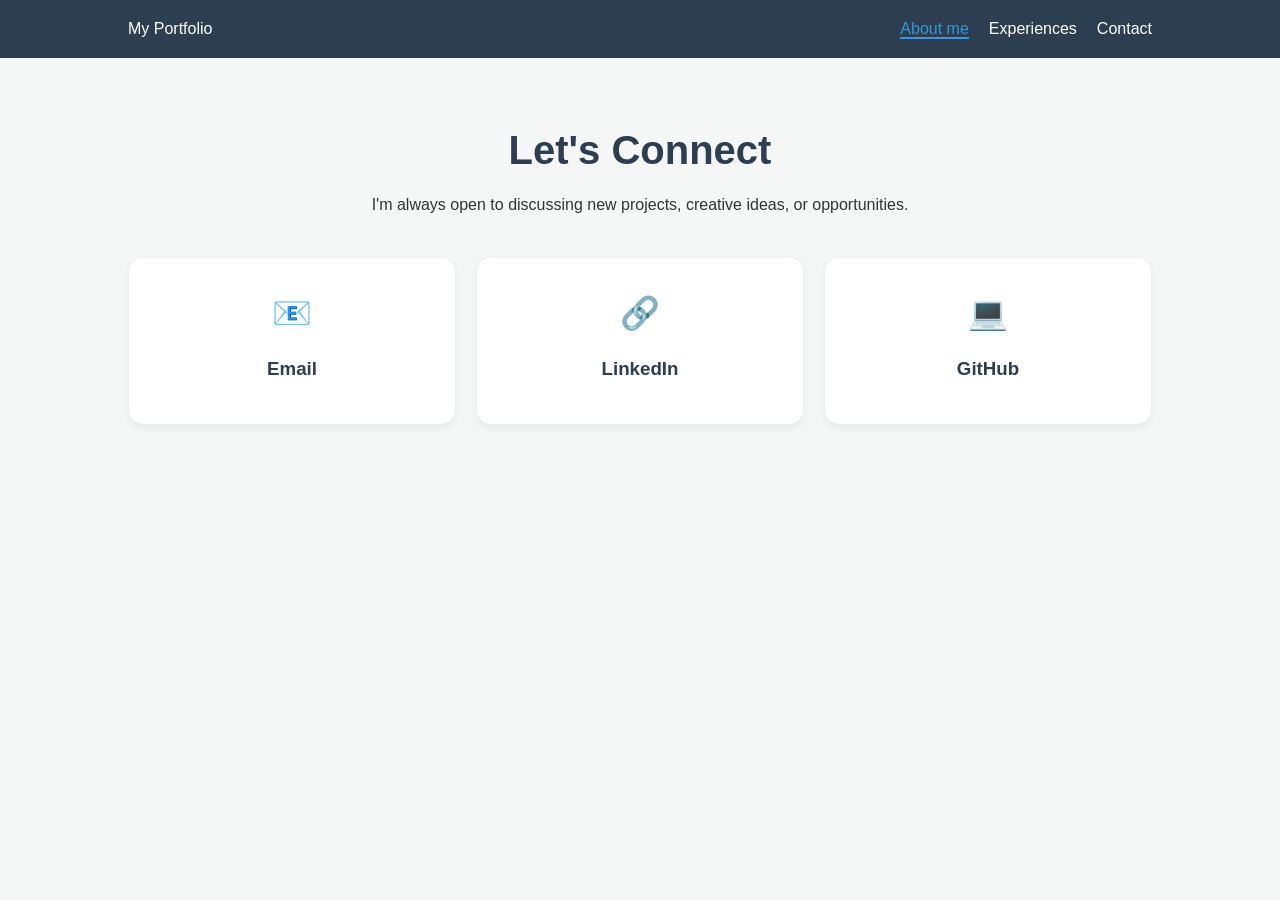
==== contact.html @ 1e2658e4 "Add files via upload" ====
<!DOCTYPE html>
<html lang="tr">
<head>
    <meta charset="UTF-8">
    <meta name="viewport" content="width=device-width, initial-scale=1.0">
    <title>Contact</title>
    <link rel="stylesheet" href="style.css">
</head>
<body>
    <nav>
        <div class="logo">My Portfolio</div>
        <ul>
           <li><a href="aboutme.html" class="active">About me</a></li>
            <li><a href="experiences.html">Experiences</a></li>
            <li><a href="contact.html">Contact</a></li>
        </ul>
    </nav>

    <section class="container contact-section">
    <h2>Let's Connect</h2>
    <p>I'm always open to discussing new projects, creative ideas, or opportunities.</p>
    
    <div class="contact-grid">
        <a href="mailto:kwmida@gmail.com" class="contact-card">
            <div class="icon">📧</div>
            <h3>Email</h3>
            
        </a>

        <a href="https://linkedin.com/in/kaan-akarsular" target="_blank" class="contact-card">
            <div class="icon">🔗</div>
            <h3>LinkedIn</h3>
            
        </a>

        <a href="https://github.com/Kaan-Akarsular" target="_blank" class="contact-card">
            <div class="icon">💻</div>
            <h3>GitHub</h3>
            
        </a>
    </div>
</section>









</body>
</html>
---- style.css ----
/* Temel Ayarlar */
* {
    margin: 0;
    padding: 0;
    box-sizing: border-box;
    font-family: 'Segoe UI', Tahoma, Geneva, Verdana, sans-serif;
}

body {
    background-color: #f4f7f6;
    color: #333;
    line-height: 1.6;
}

/* Navigasyon Menüsü */
nav {
    display: flex;
    justify-content: space-between;
    align-items: center;
    background-color: #2c3e50;
    color: white;
    padding: 1rem 10%;
}

nav ul {
    display: flex;
    list-style: none;
}

nav ul li {
    margin-left: 20px;
}

nav ul li a {
    color: white;
    text-decoration: none;
    font-weight: 500;
}

nav ul li a.active {
    color: #3498db;
    border-bottom: 2px solid #3498db;
}

/* İçerik Konteynırı */
.container {
    padding: 3rem 10%;
}

/* Hero Bölümü (Giriş) */
.hero {
    height: 80vh;
    display: flex;
    flex-direction: column;
    justify-content: center;
    align-items: center;
    text-align: center;
    padding: 0 10%;
}

.hero h1 {
    font-size: 3rem;
    margin-bottom: 1rem;
    color: #2c3e50;
}

.hero p {
    font-size: 1.2rem;
    max-width: 600px;
    margin-bottom: 2rem;
}

/* Buton Stili */
.btn {
    display: inline-block;
    background-color: #3498db;
    color: white;
    padding: 0.8rem 2rem;
    text-decoration: none;
    border-radius: 5px;
    transition: 0.3s;
}

.btn:hover {
    background-color: #2980b9;
}

/* Proje Kartları */
.project-grid {
    display: grid;
    grid-template-columns: repeat(auto-fit, minmax(250px, 1fr));
    gap: 20px;
    margin-top: 2rem;
}

.project-card {
    background: white;
    padding: 20px;
    border-radius: 8px;
    box-shadow: 0 4px 6px rgba(0,0,0,0.1);
}

.project-card h3 {
    margin-bottom: 10px;
    color: #3498db;
}

.project-card a {
    display: inline-block;
    margin-top: 15px;
    color: #2c3e50;
    font-weight: bold;
    text-decoration: none;
}

/* İletişim Bilgileri */
.contact-info {
    margin-top: 20px;
    background: white;
    padding: 20px;
    border-radius: 8px;
    display: inline-block;
}


.contact-section {
    text-align: center;
    padding: 60px 10%;
}

.contact-section h2 {
    font-size: 2.5rem;
    color: #2c3e50;
    margin-bottom: 10px;
}

.contact-grid {
    display: grid;
    grid-template-columns: repeat(auto-fit, minmax(250px, 1fr));
    gap: 20px;
    margin-top: 40px;
}

.contact-card {
    background: #ffffff;
    padding: 30px;
    border-radius: 15px;
    text-decoration: none;
    color: #333;
    transition: all 0.3s ease;
    border: 1px solid #eee;
    display: flex;
    flex-direction: column;
    align-items: center;
    box-shadow: 0 4px 6px rgba(0,0,0,0.05);
}

/* Üzerine gelince kartın yukarı kayması ve parlaması */
.contact-card:hover {
    transform: translateY(-10px);
    box-shadow: 0 10px 20px rgba(0,0,0,0.1);
    border-color: #3498db;
}

.contact-card .icon {
    font-size: 2rem;
    margin-bottom: 15px;
}

.contact-card h3 {
    margin-bottom: 10px;
    color: #2c3e50;
}

.contact-card p {
    font-size: 0.9rem;
    color: #666;
    word-break: break-all;
}
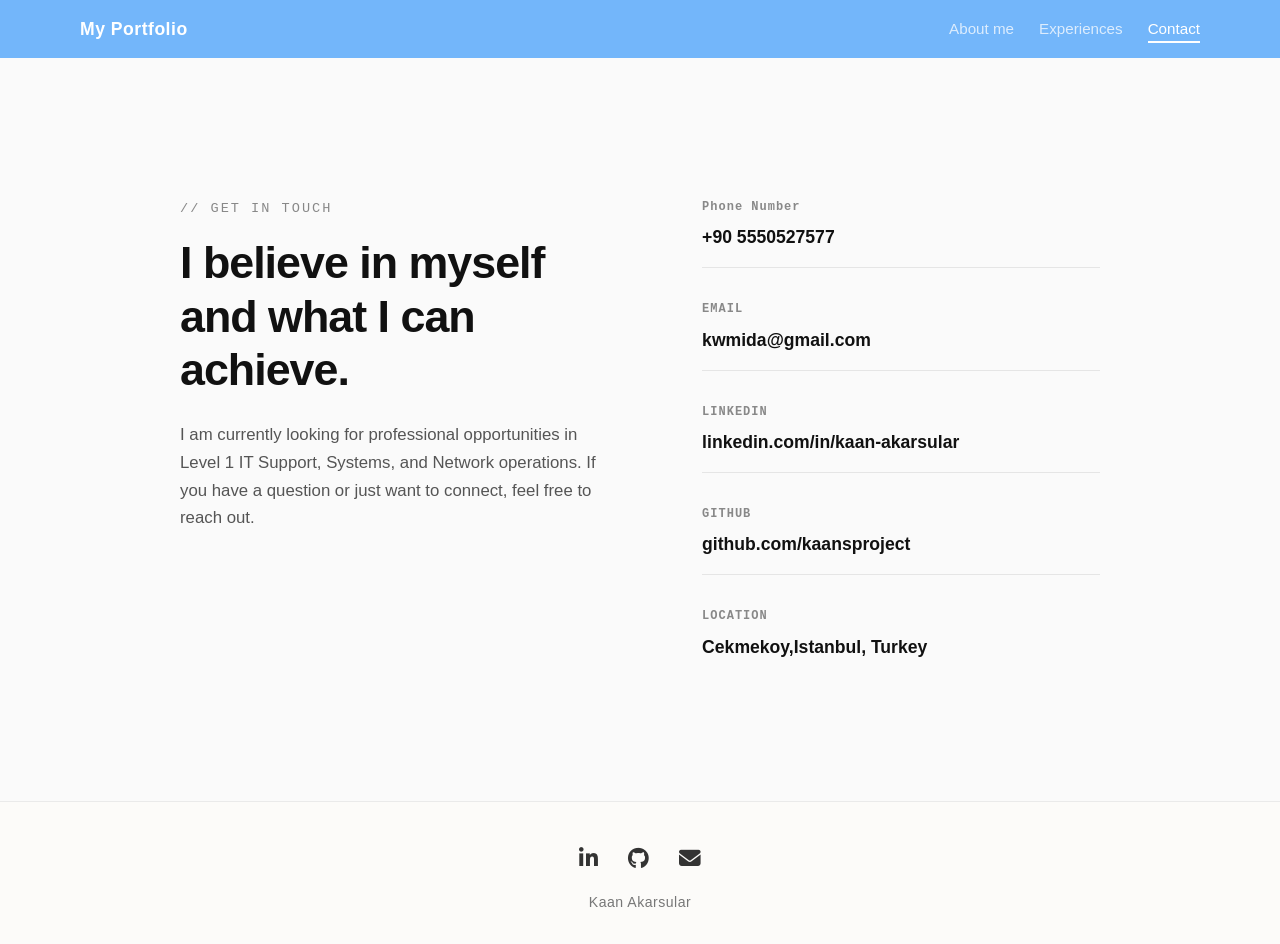
==== commit 66f35f44: "LAST FIX AND NEW PAGE That is the last page and last fix to my portfolio, enjoy !" ====
--- a/contact.html
+++ b/contact.html
@@ -1,53 +1,125 @@
-<!DOCTYPE html>
-<html lang="tr">
-<head>
-    <meta charset="UTF-8">
-    <meta name="viewport" content="width=device-width, initial-scale=1.0">
-    <title>Contact</title>
-    <link rel="stylesheet" href="style.css">
-</head>
-<body>
-    <nav>
-        <div class="logo">My Portfolio</div>
-        <ul>
-           <li><a href="aboutme.html" class="active">About me</a></li>
-            <li><a href="experiences.html">Experiences</a></li>
-            <li><a href="contact.html">Contact</a></li>
-        </ul>
-    </nav>
-
-    <section class="container contact-section">
-    <h2>Let's Connect</h2>
-    <p>I'm always open to discussing new projects, creative ideas, or opportunities.</p>
-    
-    <div class="contact-grid">
-        <a href="mailto:kwmida@gmail.com" class="contact-card">
-            <div class="icon">📧</div>
-            <h3>Email</h3>
-            
-        </a>
-
-        <a href="https://linkedin.com/in/kaan-akarsular" target="_blank" class="contact-card">
-            <div class="icon">🔗</div>
-            <h3>LinkedIn</h3>
-            
-        </a>
-
-        <a href="https://github.com/Kaan-Akarsular" target="_blank" class="contact-card">
-            <div class="icon">💻</div>
-            <h3>GitHub</h3>
-            
-        </a>
-    </div>
-</section>
-
-
-
-
-
-
-
-
-
-</body>
+<!DOCTYPE html>
+<html lang="en">
+<head>
+    <meta charset="UTF-8">
+    <meta name="viewport" content="width=device-width, initial-scale=1.0">
+    <title>Kaan Akarsular | Contact</title>
+    <link rel="stylesheet" href="https://cdnjs.cloudflare.com/ajax/libs/font-awesome/6.4.2/css/all.min.css">
+    <link rel="stylesheet" href="style.css">
+</head>
+<body>
+
+   
+
+
+
+
+    <nav class="navbar">
+        <div class="nav-container">
+            <a href="index.html" class="nav-logo">My Portfolio</a>
+            <ul class="nav-links">
+                <li><a href="index.html">About me</a></li>
+                <li><a href="experiences.html">Experiences</a></li>
+                <li><a href="contact.html" class="active">Contact</a></li>
+            </ul>
+        </div>
+    </nav>
+
+    
+
+
+
+
+
+
+    <section class="contact-section">
+        <div class="contact-wrapper">
+            <div class="contact-left">
+                <span class="contact-tag">// GET IN TOUCH</span>
+                <h1 class="contact-headline">I believe in myself and what I can achieve.</h1>
+                <p class="contact-subtext">
+                    I am currently looking for professional opportunities in Level 1 IT Support, Systems, and Network operations. If you have a question or just want to connect, feel free to reach out.
+                </p>
+            </div>
+
+
+
+
+
+
+
+            <div class="contact-right">
+                <div class="contact-channels">
+                    <div class="channel-row">
+                        <span class="channel-label">Phone Number</span>
+                        <span class="channel-text">+90 5550527577</span>
+                    </div>
+            
+
+
+
+
+
+                    <div class="channel-row">
+                        <span class="channel-label">EMAIL</span>
+                        <a href="mailto:kwmida@gmail.com" class="channel-link">kwmida@gmail.com</a>
+                    </div>
+
+            
+
+
+
+                    <div class="channel-row">
+                        <span class="channel-label">LINKEDIN</span>
+                        <a href="https://www.linkedin.com/in/kaan-akarsular/" target="_blank" class="channel-link">linkedin.com/in/kaan-akarsular</a>
+                    </div>
+
+                
+
+
+
+
+                    <div class="channel-row">
+                        <span class="channel-label">GITHUB</span>
+                        <a href="https://github.com/kaansproject" target="_blank" class="channel-link">github.com/kaansproject</a>
+                    </div>
+
+               
+
+
+
+
+                    <div class="channel-row">
+                        <span class="channel-label">LOCATION</span>
+                        <span class="channel-text">Cekmekoy,Istanbul, Turkey</span>
+                    </div>
+
+
+                </div>
+            </div>
+
+        </div>
+    </section>
+
+
+
+
+
+
+    <footer class="main-footer">
+        <div class="footer-socials">
+            <a href="https://www.linkedin.com/in/kaan-akarsular/" target="_blank" class="social-icon" title="LinkedIn"><i class="fab fa-linkedin-in"></i></a>
+            <a href="https://github.com/kaansproject" target="_blank" class="social-icon" title="GitHub"><i class="fab fa-github"></i></a>
+            <a href="mailto:kwmida@gmail.com" class="social-icon" title="Email Me"><i class="fas fa-envelope"></i></a>
+        </div>
+        <div class="footer-copyright">
+            <p>Kaan Akarsular</p>
+        </div>
+    </footer>
+
+
+
+
+    
+</body>
 </html>
--- a/style.css
+++ b/style.css
@@ -1,179 +1,552 @@
-/* Temel Ayarlar */
+/* INDEX MAIN PAGE */
+
+
+
 * {
     margin: 0;
     padding: 0;
     box-sizing: border-box;
+}
+
+body {
     font-family: 'Segoe UI', Tahoma, Geneva, Verdana, sans-serif;
-}
-
-body {
-    background-color: #f4f7f6;
-    color: #333;
+    background-color: #fcfbf9; 
+    color: #333333;
     line-height: 1.6;
 }
 
-/* Navigasyon Menüsü */
-nav {
+
+.navbar {
+    background-color: #73b6fa; 
+    padding: 15px 0;
+    width: 100%;
+}
+
+.nav-container {
     display: flex;
     justify-content: space-between;
     align-items: center;
-    background-color: #2c3e50;
-    color: white;
-    padding: 1rem 10%;
-}
-
-nav ul {
-    display: flex;
+    max-width: 1200px;
+    margin: 0 auto;
+    padding: 0 40px;
+}
+
+.nav-logo {
+    color: #ffffff;
+    text-decoration: none;
+    font-size: 1.1rem;
+    font-weight: 600;
+    letter-spacing: 0.5px;
+}
+
+.nav-links {
     list-style: none;
-}
-
-nav ul li {
-    margin-left: 20px;
-}
-
-nav ul li a {
-    color: white;
+    display: flex;
+    gap: 25px;
+}
+
+.nav-links a {
+    color: #ffffff;
     text-decoration: none;
+    font-size: 0.95rem;
+    opacity: 0.75;
+    transition: opacity 0.3s ease;
+}
+
+.nav-links a:hover, 
+.nav-links a.active {
+    opacity: 1;
+    border-bottom: 2px solid #ffffff;
+    padding-bottom: 4px;
+}
+
+
+
+.about-section {
+    width: 100%;
+    padding: 100px 0;
+}
+
+.about-container {
+    display: flex;
+    align-items: center;
+    justify-content: center;
+    gap: 70px; 
+    max-width: 1200px;
+    margin: 0 auto;
+    padding: 0 40px;
+}
+
+
+.about-image-box {
+    flex-shrink: 0;
+}
+
+.profile-img {
+    width: 290px;
+    height: 290px;
+    border-radius: 50%; 
+    object-fit: cover;
+    border: 3px solid #e2ded8; 
+    box-shadow: 0 10px 30px rgba(0, 0, 0, 0.03); 
+}
+
+
+.about-content {
+    flex: 1;
+    max-width: 620px;
+}
+
+.about-title {
+    font-size: 2.6rem;
+    color: #2c3e50;
+    margin-bottom: 25px;
+    font-weight: 700;
+}
+
+.about-text {
+    font-size: 1.05rem;
+    color: #4a4a4a;
+    margin-bottom: 18px;
+    text-align: left; 
+}
+
+
+.skills-highlight {
+    margin-top: 30px;
+    margin-bottom: 35px;
+}
+
+.skills-highlight h3 {
+    font-size: 1.1rem;
+    color: #2c3e50;
+    margin-bottom: 15px;
+    font-weight: 600;
+}
+
+.skills-highlight ul {
+    list-style-type: none;
+}
+
+.skills-highlight ul li {
+    font-size: 0.98rem;
+    color: #333333;
+    margin-bottom: 10px;
+    padding-left: 20px;
+    position: relative;
     font-weight: 500;
 }
 
-nav ul li a.active {
-    color: #3498db;
-    border-bottom: 2px solid #3498db;
-}
-
-/* İçerik Konteynırı */
-.container {
-    padding: 3rem 10%;
-}
-
-/* Hero Bölümü (Giriş) */
-.hero {
-    height: 80vh;
+
+.skills-highlight ul li::before {
+    content: "•";
+    color: #537895;
+    font-weight: bold;
+    font-size: 1.2rem;
+    position: absolute;
+    left: 0;
+    top: -2px;
+}
+
+
+.cta-button {
+    display: inline-block;
+    background-color: #537895; 
+    color: #ffffff;
+    text-decoration: none;
+    padding: 12px 26px;
+    border-radius: 6px;
+    font-weight: 600;
+    font-size: 0.95rem;
+    transition: background-color 0.3s ease, transform 0.2s ease;
+    box-shadow: 0 4px 15px rgba(83, 120, 149, 0.15);
+}
+
+.cta-button:hover {
+    background-color: #43617a;
+    transform: translateY(-2px); 
+}
+
+
+.main-footer {
+    width: 100%;
+    padding: 40px 0 30px 0;
+    border-top: 1px solid #eaeaea; 
+    text-align: center;
+    background-color: #fcfbf9;
+}
+
+.footer-socials {
+    display: flex;
+    justify-content: center;
+    gap: 30px;
+    margin-bottom: 15px;
+}
+
+.social-icon {
+    color: #333333;
+    font-size: 1.35rem;
+    text-decoration: none;
+    transition: color 0.3s ease, transform 0.2s ease;
+}
+
+.social-icon:hover {
+    transform: scale(1.15);
+}
+
+
+.social-icon[title="LinkedIn"]:hover {
+    color: #0077b5;
+}
+
+.social-icon[title="GitHub"]:hover {
+    color: #24292e;
+}
+
+.social-icon[title="Email Me"]:hover {
+    color: #ea4335;
+}
+
+.footer-copyright p {
+    font-size: 0.88rem;
+    color: #777777;
+    letter-spacing: 0.5px;
+}
+
+
+@media (max-width: 768px) {
+    .about-container {
+        flex-direction: column; 
+        text-align: center;
+        gap: 40px;
+        padding: 0 20px;
+    }
+
+    .about-text {
+        text-align: center;
+    }
+
+    .nav-container {
+        flex-direction: column;
+        gap: 15px;
+        padding: 0 20px;
+    }
+
+    .skills-highlight ul li {
+        padding-left: 0;
+    }
+
+    .skills-highlight ul li::before {
+        display: none;
+    }
+}
+
+
+
+
+
+
+
+
+
+/* EXPERIENCES PAGE */
+
+
+
+
+.work-section {
+    width: 100%;
+    padding: 120px 0;
+    background-color: #fafafa; /* Tamamen temiz, havadar bir arka plan */
+}
+
+.work-wrapper {
+    max-width: 1000px;
+    margin: 0 auto;
+    padding: 0 40px;
+}
+
+
+.work-header {
+    margin-bottom: 80px;
+}
+
+.work-tag {
+    font-family: SFMono-Regular, Consolas, 'Liberation Mono', Menlo, monospace; /* Teknik font */
+    font-size: 0.85rem;
+    color: #888888;
+    letter-spacing: 2px;
+    display: block;
+    margin-bottom: 12px;
+}
+
+.work-headline {
+    font-size: 3rem;
+    color: #111111;
+    font-weight: 800;
+    letter-spacing: -1px;
+}
+
+
+.work-list {
     display: flex;
     flex-direction: column;
-    justify-content: center;
+}
+
+.work-row {
+    display: flex;
+    padding: 40px 0;
+    border-top: 1px solid #e5e5e5; 
+    transition: background-color 0.4s ease;
+}
+
+
+.work-list .work-row:last-child {
+    border-bottom: 1px solid #e5e5e5;
+}
+
+
+.work-meta {
+    width: 25%;
+    flex-shrink: 0;
+    display: flex;
+    flex-direction: column;
+    gap: 6px;
+}
+
+.work-time {
+    font-family: SFMono-Regular, Consolas, monospace;
+    font-size: 0.85rem;
+    font-weight: 600;
+    color: #111111;
+}
+
+.work-status {
+    font-size: 0.75rem;
+    text-transform: uppercase;
+    letter-spacing: 1px;
+    color: #888888;
+    font-weight: 500;
+}
+
+
+.work-info {
+    width: 75%;
+    padding-left: 20px;
+}
+
+.work-role {
+    font-size: 1.4rem;
+    color: #111111;
+    font-weight: 700;
+    margin-bottom: 4px;
+    letter-spacing: -0.3px;
+}
+
+.work-location {
+    font-size: 0.95rem;
+    color: #666666;
+    display: block;
+    margin-bottom: 16px;
+    font-weight: 500;
+}
+
+.work-description {
+    font-size: 1.02rem;
+    color: #444444;
+    line-height: 1.65;
+    margin-bottom: 24px;
+    max-width: 680px;
+}
+
+
+.work-techs {
+    display: flex;
+    flex-wrap: wrap;
+    gap: 8px;
+}
+
+.work-techs span {
+    font-family: SFMono-Regular, Consolas, monospace;
+    font-size: 0.8rem;
+    color: #537895; 
+    background-color: rgba(83, 120, 149, 0.06); 
+    padding: 4px 10px;
+    border-radius: 4px;
+    font-weight: 500;
+}
+
+
+
+
+
+
+
+/* Mobile */
+
+
+
+
+
+
+
+@media (max-width: 768px) {
+    .work-section {
+        padding: 60px 0;
+    }
+    
+    .work-headline {
+        font-size: 2.2rem;
+    }
+    
+    .work-header {
+        margin-bottom: 40px;
+    }
+
+    .work-row {
+        flex-direction: column; 
+        gap: 20px;
+        padding: 30px 0;
+    }
+
+    .work-meta {
+        width: 100%;
+    }
+
+    .work-info {
+        width: 100%;
+        padding-left: 0;
+    }
+}
+
+
+
+
+/* CONTACT PAGE */
+
+
+
+/* ==========================================================================
+   BOUTIQUE / EDITORIAL CONTACT DESIGN (AI-TEMPLATE DETOX)
+   ========================================================================== */
+.contact-section {
+    width: 100%;
+    padding: 140px 0;
+    background-color: #fafafa;
+}
+
+.contact-wrapper {
+    max-width: 1000px;
+    margin: 0 auto;
+    padding: 0 40px;
+    display: flex;
+    justify-content: space-between;
+    gap: 80px;
+}
+
+/* Sol Taraf Stilleri */
+.contact-left {
+    width: 50%;
+}
+
+.contact-tag {
+    font-family: SFMono-Regular, Consolas, monospace;
+    font-size: 0.85rem;
+    color: #888888;
+    letter-spacing: 2px;
+    display: block;
+    margin-bottom: 16px;
+}
+
+.contact-headline {
+    font-size: 2.8rem;
+    color: #111111;
+    font-weight: 800;
+    line-height: 1.2;
+    letter-spacing: -1px;
+    margin-bottom: 24px;
+}
+
+.contact-subtext {
+    font-size: 1.05rem;
+    color: #555555;
+    line-height: 1.65;
+}
+
+/* Sağ Taraf Stilleri */
+.contact-right {
+    width: 45%;
+    display: flex;
     align-items: center;
-    text-align: center;
-    padding: 0 10%;
-}
-
-.hero h1 {
-    font-size: 3rem;
-    margin-bottom: 1rem;
-    color: #2c3e50;
-}
-
-.hero p {
-    font-size: 1.2rem;
-    max-width: 600px;
-    margin-bottom: 2rem;
-}
-
-/* Buton Stili */
-.btn {
+}
+
+.contact-channels {
+    width: 100%;
+    display: flex;
+    flex-direction: column;
+    gap: 32px;
+}
+
+.channel-row {
+    display: flex;
+    flex-direction: column;
+    gap: 6px;
+    border-bottom: 1px solid #e5e5e5; /* Satırları ayıran ince şık çizgi */
+    padding-bottom: 16px;
+}
+
+.channel-row:last-child {
+    border-bottom: none;
+    padding-bottom: 0;
+}
+
+.channel-label {
+    font-family: SFMono-Regular, Consolas, monospace;
+    font-size: 0.75rem;
+    color: #888888;
+    font-weight: 600;
+    letter-spacing: 1px;
+}
+
+.channel-link {
+    font-size: 1.1rem;
+    color: #111111;
+    text-decoration: none;
+    font-weight: 600;
+    transition: color 0.3s ease, padding-left 0.3s ease;
     display: inline-block;
-    background-color: #3498db;
-    color: white;
-    padding: 0.8rem 2rem;
-    text-decoration: none;
-    border-radius: 5px;
-    transition: 0.3s;
-}
-
-.btn:hover {
-    background-color: #2980b9;
-}
-
-/* Proje Kartları */
-.project-grid {
-    display: grid;
-    grid-template-columns: repeat(auto-fit, minmax(250px, 1fr));
-    gap: 20px;
-    margin-top: 2rem;
-}
-
-.project-card {
-    background: white;
-    padding: 20px;
-    border-radius: 8px;
-    box-shadow: 0 4px 6px rgba(0,0,0,0.1);
-}
-
-.project-card h3 {
-    margin-bottom: 10px;
-    color: #3498db;
-}
-
-.project-card a {
-    display: inline-block;
-    margin-top: 15px;
-    color: #2c3e50;
-    font-weight: bold;
-    text-decoration: none;
-}
-
-/* İletişim Bilgileri */
-.contact-info {
-    margin-top: 20px;
-    background: white;
-    padding: 20px;
-    border-radius: 8px;
-    display: inline-block;
-}
-
-
-.contact-section {
-    text-align: center;
-    padding: 60px 10%;
-}
-
-.contact-section h2 {
-    font-size: 2.5rem;
-    color: #2c3e50;
-    margin-bottom: 10px;
-}
-
-.contact-grid {
-    display: grid;
-    grid-template-columns: repeat(auto-fit, minmax(250px, 1fr));
-    gap: 20px;
-    margin-top: 40px;
-}
-
-.contact-card {
-    background: #ffffff;
-    padding: 30px;
-    border-radius: 15px;
-    text-decoration: none;
-    color: #333;
-    transition: all 0.3s ease;
-    border: 1px solid #eee;
-    display: flex;
-    flex-direction: column;
-    align-items: center;
-    box-shadow: 0 4px 6px rgba(0,0,0,0.05);
-}
-
-/* Üzerine gelince kartın yukarı kayması ve parlaması */
-.contact-card:hover {
-    transform: translateY(-10px);
-    box-shadow: 0 10px 20px rgba(0,0,0,0.1);
-    border-color: #3498db;
-}
-
-.contact-card .icon {
-    font-size: 2rem;
-    margin-bottom: 15px;
-}
-
-.contact-card h3 {
-    margin-bottom: 10px;
-    color: #2c3e50;
-}
-
-.contact-card p {
-    font-size: 0.9rem;
-    color: #666;
-    word-break: break-all;
+}
+
+/* Linklerin üzerine gelince sağa doğru tatlı bir kayma ve renk efekti */
+.channel-link:hover {
+    color: #537895;
+    padding-left: 6px;
+}
+
+.channel-text {
+    font-size: 1.1rem;
+    color: #111111;
+    font-weight: 600;
+}
+
+/* CONTACT PAGE MOBILE */
+
+
+@media (max-width: 768px) {
+    .contact-section {
+        padding: 60px 0;
+    }
+
+    .contact-wrapper {
+        flex-direction: column;
+        gap: 50px;
+    }
+
+    .contact-left, .contact-right {
+        width: 100%;
+    }
+
+    .contact-headline {
+        font-size: 2.1rem;
+    }
 }
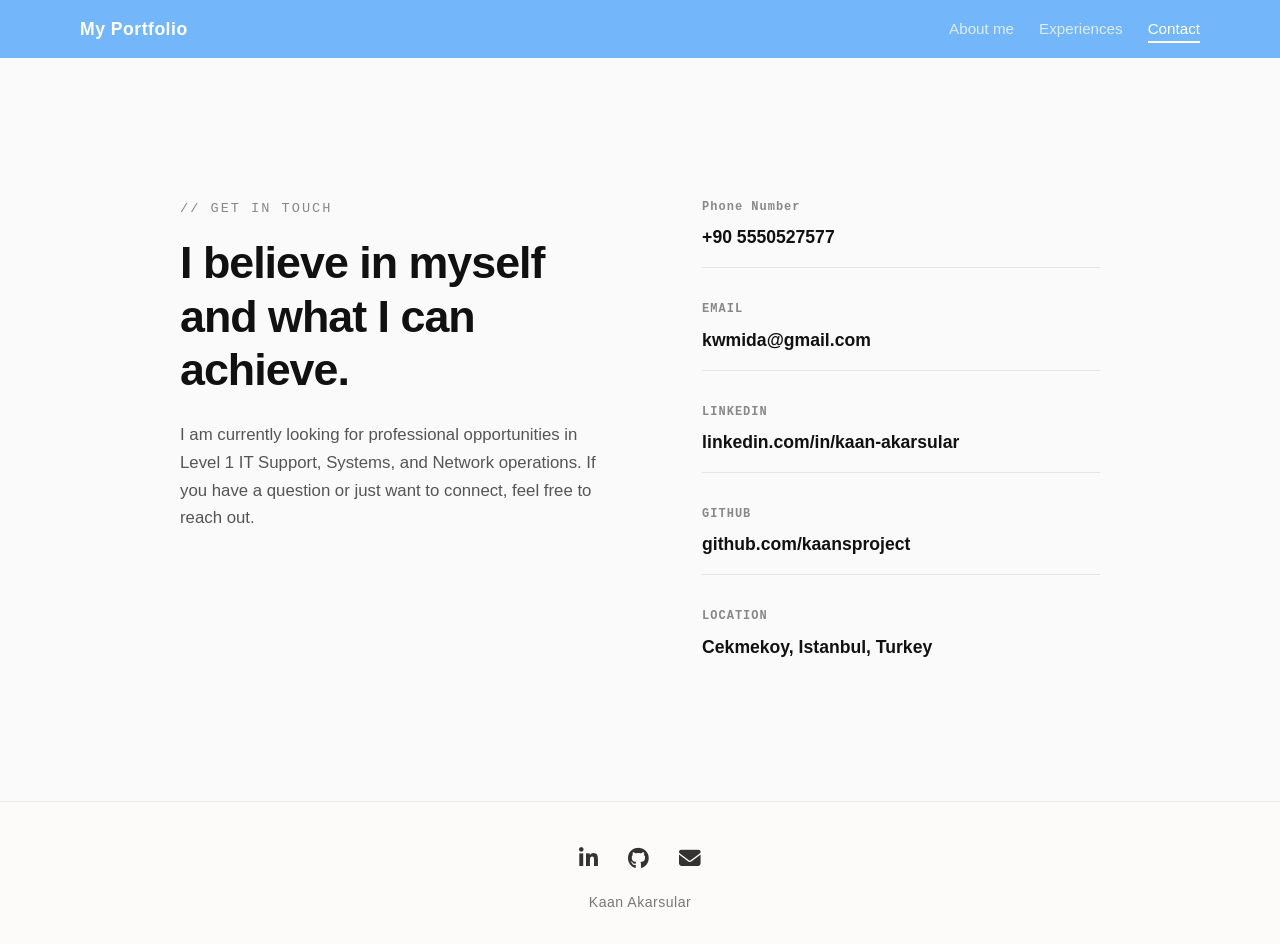
==== commit 5954fe54: "LAST UPDATE LAST UPDATE" ====
--- a/contact.html
+++ b/contact.html
@@ -91,7 +91,7 @@
 
                     <div class="channel-row">
                         <span class="channel-label">LOCATION</span>
-                        <span class="channel-text">Cekmekoy,Istanbul, Turkey</span>
+                        <span class="channel-text">Cekmekoy, Istanbul, Turkey</span>
                     </div>
 
 
@@ -120,6 +120,6 @@
 
 
 
-    
+
 </body>
 </html>
